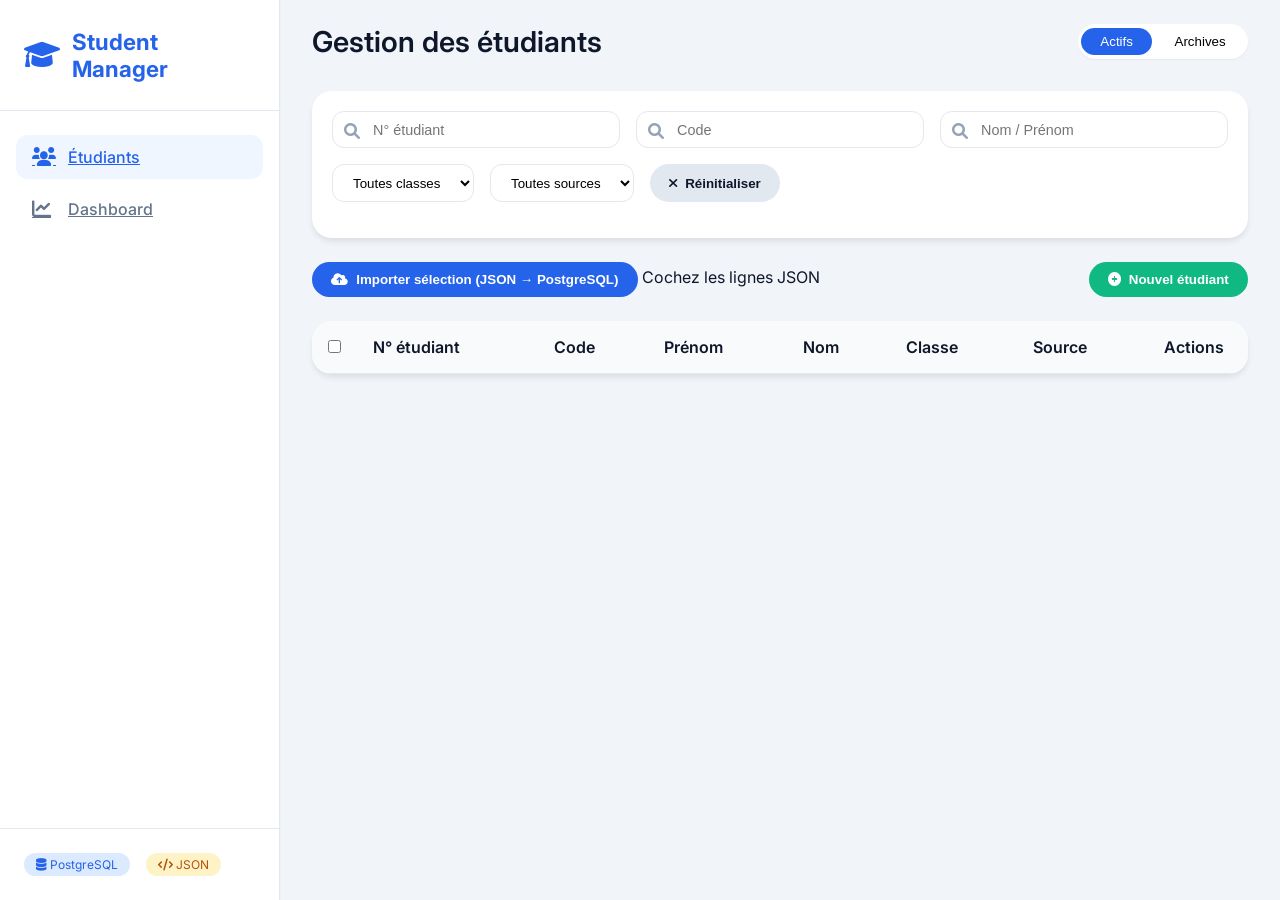
==== frontend/pages/index.html @ f9c15d4a "feat: backend done + search and filter data" ====
<!DOCTYPE html>
<html lang="fr">
<head>
    <meta charset="UTF-8">
    <meta name="viewport" content="width=device-width, initial-scale=1.0, user-scalable=yes">
    <title>student-manager</title>
    <link rel="stylesheet" href="../css/styles.css">
    <link href="https://fonts.googleapis.com/css2?family=Inter:opsz,wght@14..32,300;14..32,400;14..32,500;14..32,600;14..32,700&display=swap" rel="stylesheet">
    <link rel="stylesheet" href="https://cdnjs.cloudflare.com/ajax/libs/font-awesome/6.0.0-beta3/css/all.min.css">
</head>
<body>
    <div class="app-layout">
        <!-- SIDEBAR -->
        <aside class="sidebar">
            <div class="logo-area">
                <i class="fas fa-graduation-cap"></i>
                <span>Student Manager</span>
            </div>
            <nav class="nav-menu">
                <a href="index.html" class="nav-item active">
                    <i class="fas fa-users"></i>
                    <span>Étudiants</span>
                </a>
                <a href="dashboard.html" class="nav-item">
                    <i class="fas fa-chart-line"></i>
                    <span>Dashboard</span>
                </a>
            </nav>
            <div class="sidebar-footer">
                <div class="badge-source">
                    <i class="fas fa-database"></i> PostgreSQL
                </div>
                <div class="badge-source json">
                    <i class="fas fa-code"></i> JSON
                </div>
            </div>
        </aside>

        <!-- MAIN CONTENT -->
        <main class="main-content">
            <header class="top-bar">
                <h1>Gestion des étudiants</h1>
                <div class="header-actions">
                    <div class="view-toggle">
                        <button id="activeViewBtn" class="view-btn active">Actifs</button>
                        <button id="archivesViewBtn" class="view-btn">Archives</button>
                    </div>
                </div>
            </header>

            <!-- SECTION ÉTUDIANTS ACTIFS -->
            <div id="activeView" class="view-container active-view">
                <!-- Filtres & recherche -->
                <div class="filters-card">
                    <div class="filter-row">
                        <div class="search-group">
                            <i class="fas fa-search"></i>
                            <input type="text" id="searchNumero" placeholder="N° étudiant">
                        </div>
                        <div class="search-group">
                            <i class="fas fa-search"></i>
                            <input type="text" id="searchCode" placeholder="Code">
                        </div>
                        <div class="search-group">
                            <i class="fas fa-search"></i>
                            <input type="text" id="searchNomPrenom" placeholder="Nom / Prénom">
                        </div>
                    </div>
                    <div class="filter-row">
                        <select id="filterClasse" class="filter-select">
                            <option value="">Toutes classes</option>
                            <option value="6e A">6e A</option>
                            <option value="6e B">6e B</option>
                            <option value="6e C">6e C</option>
                            <option value="6e D">6e D</option>
                            <option value="5e A">5e A</option>
                            <option value="5e B">5e B</option>
                            <option value="5e C">5e C</option>
                            <option value="5e D">5e D</option>
                            <option value="4e A">4e A</option>
                            <option value="4e B">4e B</option>
                            <option value="4e C">4e C</option>
                            <option value="4e D">4e D</option>
                            <option value="3e A">3e A</option>
                            <option value="3e B">3e B</option>
                            <option value="3e C">3e C</option>
                            <option value="3e D">3e D</option>
                        </select>
                        <select id="filterSource" class="filter-select">
                            <option value="">Toutes sources</option>
                            <option value="DB">PostgreSQL</option>
                            <option value="JSON">JSON</option>
                        </select>
                        <!-- <select id="filterValidite" class="filter-select">
                            <option value="">Tous statuts</option>
                            <option value="true">Valide</option>
                            <option value="false">Invalide</option>
                        </select> -->
                        <button id="resetFiltersBtn" class="btn-secondary"><i class="fas fa-times"></i> Réinitialiser</button>
                    </div>
                </div>

                <!-- Barre d'actions: import, ajout rapide -->
                <div class="action-bar">
                    <div class="import-section">
                        <button id="importSelectedBtn" class="btn-primary"><i class="fas fa-cloud-upload-alt"></i> Importer sélection (JSON → PostgreSQL)</button>
                        <span class="import-hint">Cochez les lignes JSON</span>
                    </div>
                    <button id="openAddModalBtn" class="btn-success"><i class="fas fa-plus-circle"></i> Nouvel étudiant</button>
                </div>

                <!-- Tableau étudiants -->
                <div class="table-container">
                    <table class="data-table" id="studentsTable">
                        <thead>
                            <th style="width: 30px"><input type="checkbox" id="selectAllCheckbox"></th><th>N° étudiant</th><th>Code</th><th>Prénom</th><th>Nom</th><th>Classe</th><!--<th>Validité</th>--><th>Source</th><th style="width: 100px">Actions</th></tr>
                        </thead>
                        <tbody id="tableBody">
                        </tbody>
                    </table>
                    <div id="sentinel"></div>
                </div>
            </div>

            <!-- SECTION ARCHIVES -->
            <div id="archivesView" class="view-container" style="display:none">
                <div class="table-container">
                    <table class="data-table">
                        <thead>
                            <th style="width: 30px"></th><th>N° étudiant</th><th>Code</th><th>Prénom</th><th>Nom</th><th>Classe</th><!--<th>Validité</th>--><th>Source</th><th style="width: 100px">Actions</th></tr>
                        </thead>
                        <tbody id="archivesTableBody">
                        </tbody>
                    </table>
                </div>
            </div>
        </main>
    </div>

    <!-- MODAL AJOUT / ÉDITION -->
    <div id="studentModal" class="modal">
        <div class="modal-content">
            <div class="modal-header">
                <h3 id="modalTitle">Ajouter un étudiant</h3>
                <span class="close-modal">&times;</span>
            </div>
            <form id="studentForm">
                <div class="form-group">
                    <label>Numéro étudiant *</label>
                    <input type="text" id="studentNumero" required>
                </div>
                <div class="form-group">
                    <label>Code *</label>
                    <input type="text" id="studentCode" required>
                </div>
                <div class="form-row">
                    <div class="form-group"><label>Prénom *</label><input type="text" id="studentPrenom" required></div>
                    <div class="form-group"><label>Nom *</label><input type="text" id="studentNom" required></div>
                </div>
                <div class="form-row">
                    <div class="form-group"><label>Classe *</label><select id="studentClasse" required><option value="">Choisir</option><option>M1</option><option>M2</option><option>L3</option><option>L2</option></select></div>
                    <div class="form-group"><label>Valide</label><input type="checkbox" id="studentValide"></div>
                </div>
                <div class="form-actions">
                    <button type="button" id="cancelModalBtn" class="btn-secondary">Annuler</button>
                    <button type="submit" class="btn-primary">Enregistrer</button>
                </div>
            </form>
        </div>
    </div>

    <script type="module" src="../js/students.js"></script>
    <script type="module" src="../js/archives.js"></script>

</body>
</html>
---- frontend/css/styles.css ----
* {
    margin: 0;
    padding: 0;
    box-sizing: border-box;
}

:root {
    --primary: #2563eb;
    --primary-dark: #1d4ed8;
    --secondary: #64748b;
    --success: #10b981;
    --danger: #ef4444;
    --warning: #f59e0b;
    --light: #f8fafc;
    --dark: #0f172a;
    --gray: #e2e8f0;
    --white: #ffffff;
    --shadow-sm: 0 1px 2px 0 rgb(0 0 0 / 0.05);
    --shadow: 0 4px 6px -1px rgb(0 0 0 / 0.1);
    --shadow-lg: 0 10px 15px -3px rgb(0 0 0 / 0.1);
}

body {
    font-family: 'Inter', sans-serif;
    background: #f1f5f9;
    color: var(--dark);
}

.app-layout {
    display: flex;
    min-height: 100vh;
}

/* SIDEBAR */
.sidebar {
    width: 280px;
    background: var(--white);
    border-right: 1px solid var(--gray);
    display: flex;
    flex-direction: column;
    position: sticky;
    top: 0;
    height: 100vh;
    box-shadow: var(--shadow-sm);
}

.logo-area {
    padding: 1.75rem 1.5rem;
    display: flex;
    align-items: center;
    gap: 0.75rem;
    font-size: 1.4rem;
    font-weight: 700;
    color: var(--primary);
    border-bottom: 1px solid var(--gray);
}

.logo-area i {
    font-size: 1.8rem;
}

.nav-menu {
    flex: 1;
    padding: 1.5rem 1rem;
    display: flex;
    flex-direction: column;
    gap: 0.5rem;
}

.nav-item {
    display: flex;
    align-items: center;
    gap: 0.75rem;
    padding: 0.75rem 1rem;
    border-radius: 12px;
    color: var(--secondary);
    font-weight: 500;
    transition: all 0.2s;
    cursor: pointer;
}

.nav-item i {
    width: 24px;
    font-size: 1.2rem;
}

.nav-item.active, .nav-item:hover {
    background: #eff6ff;
    color: var(--primary);
}

.sidebar-footer {
    padding: 1.5rem;
    border-top: 1px solid var(--gray);
    display: flex;
    gap: 1rem;
    font-size: 0.75rem;
}

.badge-source {
    background: #dbeafe;
    padding: 0.25rem 0.75rem;
    border-radius: 20px;
    color: var(--primary);
}

.badge-source.json {
    background: #fef3c7;
    color: #b45309;
}

/* MAIN */
.main-content {
    flex: 1;
    padding: 1.5rem 2rem;
    overflow-x: auto;
}

.top-bar {
    display: flex;
    justify-content: space-between;
    align-items: center;
    margin-bottom: 2rem;
    flex-wrap: wrap;
}

.top-bar h1 {
    font-size: 1.8rem;
    font-weight: 600;
}

.header-actions {
    display: flex;
    gap: 1rem;
}

.view-toggle {
    background: var(--white);
    border-radius: 40px;
    padding: 0.2rem;
    display: flex;
    gap: 0.2rem;
    box-shadow: var(--shadow-sm);
}

.view-btn {
    padding: 0.4rem 1.2rem;
    border: none;
    background: transparent;
    border-radius: 30px;
    cursor: pointer;
    font-weight: 500;
}

.view-btn.active {
    background: var(--primary);
    color: white;
}

.filters-card {
    background: var(--white);
    padding: 1.25rem;
    border-radius: 20px;
    box-shadow: var(--shadow);
    margin-bottom: 1.5rem;
}

.filter-row {
    display: flex;
    flex-wrap: wrap;
    gap: 1rem;
    margin-bottom: 1rem;
}

.search-group {
    flex: 1;
    position: relative;
}

.search-group i {
    position: absolute;
    left: 12px;
    top: 12px;
    color: #94a3b8;
}

.search-group input {
    width: 100%;
    padding: 0.6rem 1rem 0.6rem 2.5rem;
    border: 1px solid var(--gray);
    border-radius: 12px;
    font-size: 0.9rem;
}

.filter-select {
    padding: 0.6rem 1rem;
    border-radius: 12px;
    border: 1px solid var(--gray);
    background: white;
}

.action-bar {
    display: flex;
    justify-content: space-between;
    margin-bottom: 1.5rem;
    flex-wrap: wrap;
    gap: 1rem;
}

.btn-primary, .btn-success, .btn-secondary {
    padding: 0.6rem 1.2rem;
    border-radius: 30px;
    border: none;
    font-weight: 600;
    cursor: pointer;
    display: inline-flex;
    align-items: center;
    gap: 0.5rem;
    transition: 0.2s;
}

.btn-primary { background: var(--primary); color: white; }
.btn-primary:hover { background: var(--primary-dark); }
.btn-success { background: var(--success); color: white; }
.btn-secondary { background: var(--gray); color: var(--dark); }

.table-container {
    background: white;
    border-radius: 20px;
    box-shadow: var(--shadow);
    overflow-x: auto;
}

.data-table {
    width: 100%;
    border-collapse: collapse;
}

.data-table th, .data-table td {
    padding: 1rem;
    text-align: left;
    border-bottom: 1px solid var(--gray);
}

.data-table th {
    background: #f8fafc;
    font-weight: 600;
}

.badge {
    padding: 0.25rem 0.75rem;
    border-radius: 30px;
    font-size: 0.75rem;
    font-weight: 600;
    display: inline-block;
}

.badge-pg { background: #dbeafe; color: #1e40af; }
.badge-json { background: #fef3c7; color: #92400e; }
.badge-valid { background: #d1fae5; color: #065f46; }
.badge-invalid { background: #fee2e2; color: #991b1b; }
.row-json { background: #fffbeb; }
.row-json td { color: #78350f; }

.pagination-bar {
    margin-top: 1.5rem;
    display: flex;
    justify-content: space-between;
    align-items: center;
    flex-wrap: wrap;
}

/* MODAL */
.modal {
    display: none;
    position: fixed;
    top: 0; left: 0;
    width: 100%; height: 100%;
    background: rgba(0,0,0,0.5);
    justify-content: center;
    align-items: center;
    z-index: 1000;
}
.modal-content {
    background: white;
    width: 500px;
    max-width: 90%;
    border-radius: 24px;
    padding: 1.5rem;
}
.form-group { margin-bottom: 1rem; }
.form-row { display: flex; gap: 1rem; }
.form-actions { display: flex; justify-content: flex-end; gap: 1rem; margin-top: 1.5rem; }
.close-modal { float: right; font-size: 1.5rem; cursor: pointer; }

/* Dashboard */
.dashboard-grid {
    display: grid;
    grid-template-columns: repeat(auto-fit, minmax(280px, 1fr));
    gap: 1.5rem;
}
.stat-card {
    background: white;
    border-radius: 24px;
    padding: 1.2rem;
    display: flex;
    align-items: center;
    gap: 1rem;
    box-shadow: var(--shadow);
}
.stat-card i { font-size: 2.5rem; color: var(--primary); }
.chart-card {
    background: white;
    border-radius: 24px;
    padding: 1rem;
    text-align: center;
    grid-column: span 1;
}
@media (max-width: 768px) {
    .sidebar { width: 80px; }
    .sidebar span, .sidebar-footer { display: none; }
    .main-content { padding: 1rem; }
}




/* ===== BOUTONS D'ACTION DANS LE TABLEAU ===== */
.data-table .edit-btn,
.data-table .restore-btn,
.data-table .archive-btn {
    display: inline-flex;
    align-items: center;
    gap: 6px;
    padding: 6px 14px;
    margin: 0 4px;
    border: none;
    border-radius: 30px;
    font-size: 0.75rem;
    font-weight: 600;
    font-family: inherit;
    cursor: pointer;
    transition: all 0.2s ease;
    background: var(--white);
    box-shadow: var(--shadow-sm);
}

/* Bouton Édition */
.data-table .edit-btn {
    color: var(--primary);
    border: 1px solid var(--gray);
    margin-bottom:5px;
}

.data-table .edit-btn:hover {
    background: #eff6ff;
    border-color: var(--primary);
    transform: translateY(-1px);
    box-shadow: var(--shadow);
}

/* Bouton Archive */
.data-table .restore-btn,
.data-table .archive-btn{
    color: var(--danger);
    border: 1px solid var(--gray);
}

.data-table .restore-btn:hover,
.data-table .archive-btn:hover {
    background: #fef2f2;
    border-color: var(--danger);
    transform: translateY(-1px);
    box-shadow: var(--shadow);
}

/* Désactivation (si JSON non modifiable) */
.data-table .restore-btn:disabled,
.data-table .archive-btn:disabled,
.data-table .edit-btn:disabled {
    opacity: 0.5;
    cursor: not-allowed;
    transform: none;
    background: var(--light);
}

/* Ajout d'icônes optionnelles via pseudo-élément (si vous ne les avez pas dans le HTML) */
.data-table .edit-btn::before {
    content: "\f044"; /* FontAwesome pencil */
    font-family: "Font Awesome 6 Free";
    font-weight: 900;
    font-size: 0.7rem;
}

.data-table .restore-btn::before {
    content: "\f0e2"; /* FontAwesome undo / restore */
    font-family: "Font Awesome 6 Free";
    font-weight: 900;
    font-size: 0.7rem;
}

.data-table .archive-btn::before {
    content: "\f187"; /* FontAwesome archive */
    font-family: "Font Awesome 6 Free";
    font-weight: 900;
    font-size: 0.7rem;
}

/* Responsive : boutons en colonne sur petits écrans */
@media (max-width: 640px) {
    .data-table .restore-btn,
    .data-table .edit-btn,
    .data-table .archive-btn {
        padding: 4px 10px;
        font-size: 0.7rem;
        margin: 2px;
    }
}
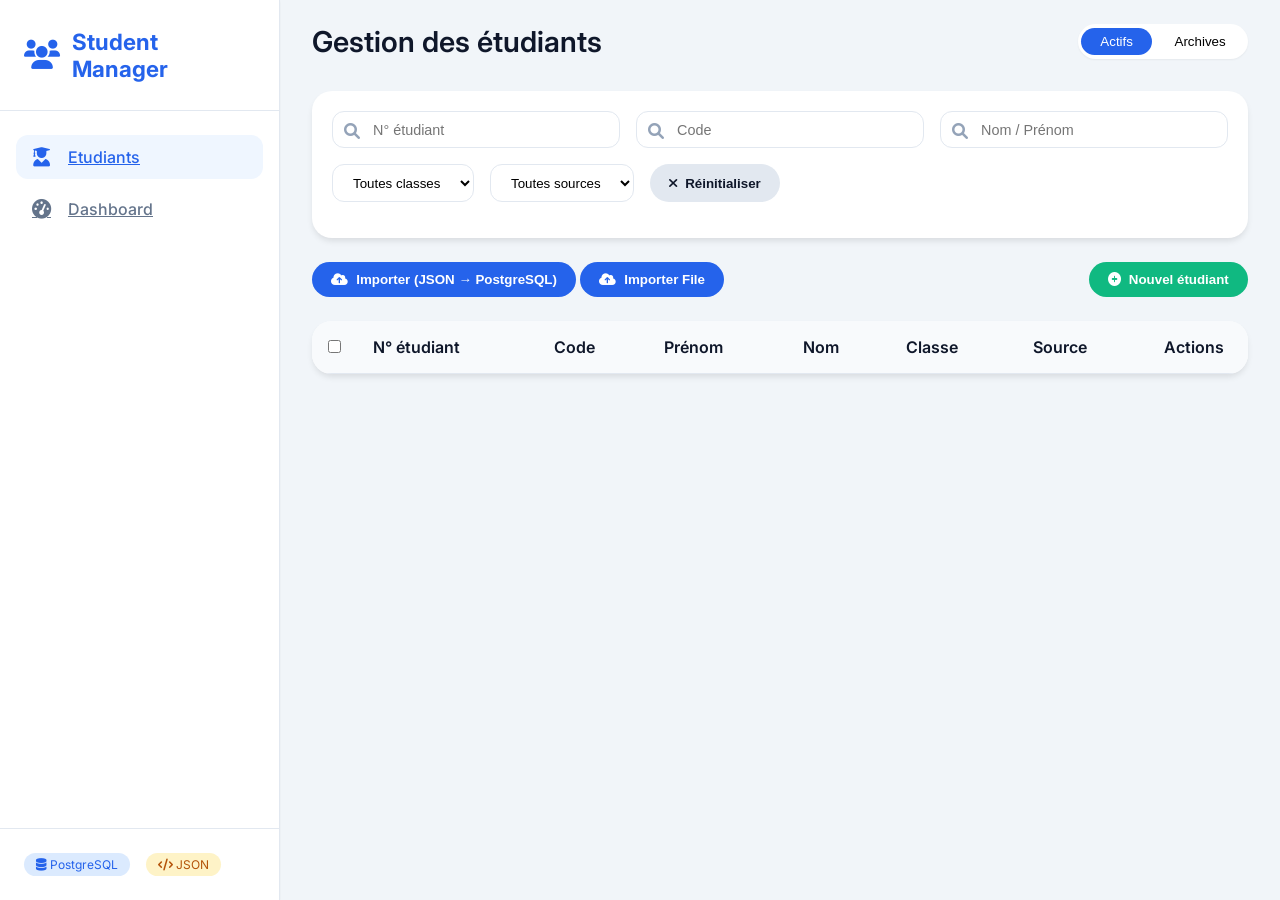
==== commit 731a305b: "feat: add clear filter and import json to db and fisrt import of valid.json file" ====
--- a/frontend/pages/index.html
+++ b/frontend/pages/index.html
@@ -13,16 +13,16 @@
         <!-- SIDEBAR -->
         <aside class="sidebar">
             <div class="logo-area">
-                <i class="fas fa-graduation-cap"></i>
+                <i class="fas fa-users"></i>
                 <span>Student Manager</span>
             </div>
             <nav class="nav-menu">
                 <a href="index.html" class="nav-item active">
-                    <i class="fas fa-users"></i>
-                    <span>Étudiants</span>
+                    <i class="fas fa-user-graduate"></i>
+                    <span>Etudiants</span>
                 </a>
-                <a href="dashboard.html" class="nav-item">
-                    <i class="fas fa-chart-line"></i>
+                <a href="dashboard.html" class="nav-item">    
+                    <i class="fas fa-gauge-high"></i>
                     <span>Dashboard</span>
                 </a>
             </nav>
@@ -91,11 +91,7 @@
                             <option value="DB">PostgreSQL</option>
                             <option value="JSON">JSON</option>
                         </select>
-                        <!-- <select id="filterValidite" class="filter-select">
-                            <option value="">Tous statuts</option>
-                            <option value="true">Valide</option>
-                            <option value="false">Invalide</option>
-                        </select> -->
+                        
                         <button id="resetFiltersBtn" class="btn-secondary"><i class="fas fa-times"></i> Réinitialiser</button>
                     </div>
                 </div>
@@ -103,8 +99,8 @@
                 <!-- Barre d'actions: import, ajout rapide -->
                 <div class="action-bar">
                     <div class="import-section">
-                        <button id="importSelectedBtn" class="btn-primary"><i class="fas fa-cloud-upload-alt"></i> Importer sélection (JSON → PostgreSQL)</button>
-                        <span class="import-hint">Cochez les lignes JSON</span>
+                        <button id="importSelectedBtn" class="btn-primary"><i class="fas fa-cloud-upload-alt"></i> Importer (JSON  → PostgreSQL)</button>
+                        <button id="importBtn" class="btn-primary" style="display:none" > <i class="fas fa-cloud-upload-alt"></i>Importer File</button>
                     </div>
                     <button id="openAddModalBtn" class="btn-success"><i class="fas fa-plus-circle"></i> Nouvel étudiant</button>
                 </div>
@@ -169,8 +165,8 @@
         </div>
     </div>
 
+    <script type="module" src="../js/archives.js"></script>
     <script type="module" src="../js/students.js"></script>
-    <script type="module" src="../js/archives.js"></script>
 
 </body>
 </html>
--- a/frontend/css/styles.css
+++ b/frontend/css/styles.css
@@ -415,4 +415,12 @@
         font-size: 0.7rem;
         margin: 2px;
     }
+}
+
+
+.action-buttons {
+    display: flex;
+    align-items: center;
+    gap: 8px;
+    justify-content: center;
 }
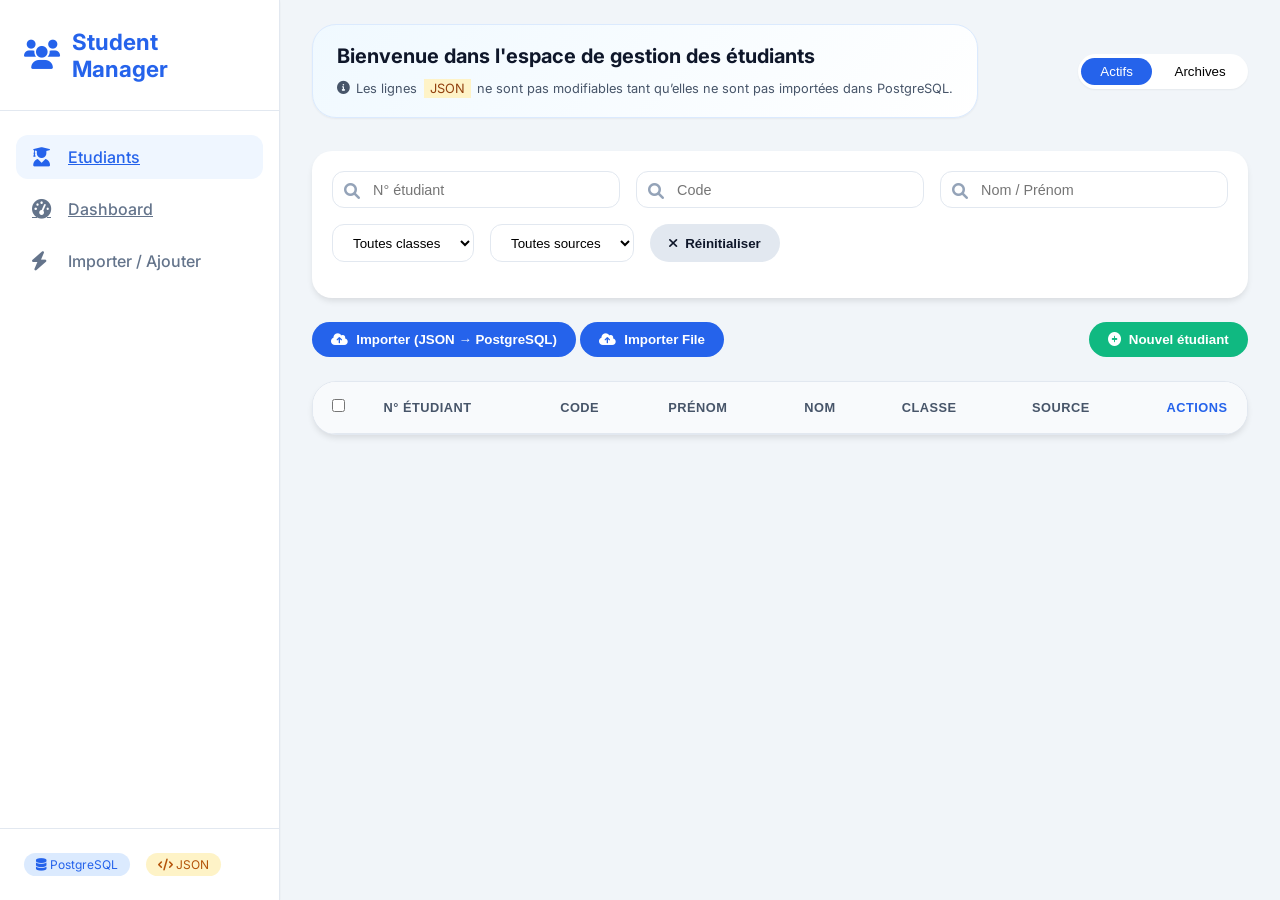
==== commit c45039c8: "feat: README, requirement.txt and env variable" ====
--- a/frontend/pages/index.html
+++ b/frontend/pages/index.html
@@ -25,6 +25,9 @@
                     <i class="fas fa-gauge-high"></i>
                     <span>Dashboard</span>
                 </a>
+                <div class="nav-item" id="scrollToActionsBtn">
+                    <i class="fas fa-bolt"></i><span>Importer / Ajouter</span>
+                </div>
             </nav>
             <div class="sidebar-footer">
                 <div class="badge-source">
@@ -39,7 +42,21 @@
         <!-- MAIN CONTENT -->
         <main class="main-content">
             <header class="top-bar">
-                <h1>Gestion des étudiants</h1>
+                <div id="actifwlc" class="welcome-message">
+                    <div class="welcome-text">
+                        <h2>Bienvenue dans l'espace de gestion des étudiants</h2>
+                        <small><i class="fas fa-info-circle"></i> Les lignes <span class="badge-json" style="background:#fef3c7; padding:2px 6px;">JSON</span> ne sont pas modifiables tant qu’elles ne sont pas importées dans PostgreSQL.</small>
+                    </div>
+                </div>
+                <div id="archivewlc" class="welcome-message archives-welcome" style="display:none">
+                    <div class="welcome-text">
+                        <h2> Archives – Gestion des étudiants archivés</h2>
+                        <small>
+                            <i class="fas fa-undo-alt"></i> Pour réactiver un étudiant, cliquez sur le bouton <strong>« Restaurer »</strong>. Il réapparaîtra immédiatement dans la liste active.
+                        </small>
+                    </div>
+                </div>
+
                 <div class="header-actions">
                     <div class="view-toggle">
                         <button id="activeViewBtn" class="view-btn active">Actifs</button>
@@ -123,7 +140,7 @@
                 <div class="table-container">
                     <table class="data-table">
                         <thead>
-                            <th style="width: 30px"></th><th>N° étudiant</th><th>Code</th><th>Prénom</th><th>Nom</th><th>Classe</th><!--<th>Validité</th>--><th>Source</th><th style="width: 100px">Actions</th></tr>
+                            <th style="width: 30px"></th><th>N° étudiant</th><th>Code</th><th>Prénom</th><th>Nom</th><th>Classe</th><th>Source</th><th style="width: 100px">Actions</th></tr>
                         </thead>
                         <tbody id="archivesTableBody">
                         </tbody>
@@ -138,28 +155,81 @@
         <div class="modal-content">
             <div class="modal-header">
                 <h3 id="modalTitle">Ajouter un étudiant</h3>
-                <span class="close-modal">&times;</span>
-            </div>
-            <form id="studentForm">
+                <!-- <span class="close-modal">&times;</span> -->
+            </div>
+           
+            <form id="studentForm" class="modern-form">
                 <div class="form-group">
-                    <label>Numéro étudiant *</label>
-                    <input type="text" id="studentNumero" required>
-                </div>
+                    <label>
+                        <i class="fas fa-id-card"></i>Numéro étudiant <span class="required">*</span>
+                    </label>
+                    <input type="text" id="studentNumero" placeholder="Ex: E2024001" required>
+                </div>
+
                 <div class="form-group">
-                    <label>Code *</label>
-                    <input type="text" id="studentCode" required>
-                </div>
+                    <label>
+                        <i class="fas fa-barcode"></i>
+                        Code <span class="required">*</span>
+                    </label>
+                    <input type="text" id="studentCode" placeholder="Ex: CS101" required>
+                </div>
+
                 <div class="form-row">
-                    <div class="form-group"><label>Prénom *</label><input type="text" id="studentPrenom" required></div>
-                    <div class="form-group"><label>Nom *</label><input type="text" id="studentNom" required></div>
-                </div>
+                    <div class="form-group">
+                        <label><i class="fas fa-user"></i> Prénom <span class="required">*</span></label>
+                        <input type="text" id="studentPrenom" placeholder="Prénom" required>
+                    </div>
+                    <div class="form-group">
+                        <label><i class="fas fa-user"></i> Nom <span class="required">*</span></label>
+                        <input type="text" id="studentNom" placeholder="Nom" required>
+                    </div>
+                </div>
+
                 <div class="form-row">
-                    <div class="form-group"><label>Classe *</label><select id="studentClasse" required><option value="">Choisir</option><option>M1</option><option>M2</option><option>L3</option><option>L2</option></select></div>
-                    <div class="form-group"><label>Valide</label><input type="checkbox" id="studentValide"></div>
-                </div>
+                    <div class="form-group">
+                        <label><i class="fas fa-graduation-cap"></i> Classe <span class="required">*</span></label>
+                        <select id="studentClasse" required>
+                            <option value="" disabled selected>Choisir une classe</option>
+                            <optgroup label="6ème">
+                                <option value="6e A">6e A</option>
+                                <option value="6e B">6e B</option>
+                                <option value="6e C">6e C</option>
+                                <option value="6e D">6e D</option>
+                            </optgroup>
+                            <optgroup label="5ème">
+                                <option value="5e A">5e A</option>
+                                <option value="5e B">5e B</option>
+                                <option value="5e C">5e C</option>
+                                <option value="5e D">5e D</option>
+                            </optgroup>
+                            <optgroup label="4ème">
+                                <option value="4e A">4e A</option>
+                                <option value="4e B">4e B</option>
+                                <option value="4e C">4e C</option>
+                                <option value="4e D">4e D</option>
+                            </optgroup>
+                            <optgroup label="3ème">
+                                <option value="3e A">3e A</option>
+                                <option value="3e B">3e B</option>
+                                <option value="3e C">3e C</option>
+                                <option value="3e D">3e D</option>
+                            </optgroup>
+                        </select>
+                    </div>
+
+                    <div class="form-group">
+                        <label><i class="fas fa-calendar-alt"></i> Date de naissance</label>
+                        <input type="date" id="studentDate" value="">
+                    </div>
+                </div>
+
                 <div class="form-actions">
-                    <button type="button" id="cancelModalBtn" class="btn-secondary">Annuler</button>
-                    <button type="submit" class="btn-primary">Enregistrer</button>
+                    <button type="button" id="cancelModalBtn" class="btn-secondary">
+                        <i class="fas fa-times"></i> Annuler
+                    </button>
+                    <button type="submit" class="btn-primary">
+                        <i class="fas fa-save"></i> Enregistrer
+                    </button>
                 </div>
             </form>
         </div>
--- a/frontend/css/styles.css
+++ b/frontend/css/styles.css
@@ -190,7 +190,18 @@
     border: 1px solid var(--gray);
     border-radius: 12px;
     font-size: 0.9rem;
-}
+    transition: all 0.2s ease;
+
+}
+
+.search-group input:focus, input:hover {
+    outline: none;
+    border-color: var(--primary);
+    box-shadow: 0 0 0 3px rgba(37, 99, 235, 0.1);
+
+}
+
+
 
 .filter-select {
     padding: 0.6rem 1rem;
@@ -294,18 +305,32 @@
 .close-modal { float: right; font-size: 1.5rem; cursor: pointer; }
 
 /* Dashboard */
+.dashboard-grid .table-container{
+    margin-top: 0.2rem; 
+}
 .dashboard-grid {
-    display: grid;
+    display: block;
     grid-template-columns: repeat(auto-fit, minmax(280px, 1fr));
     gap: 1.5rem;
 }
+
+.dashboard-grid .kpi{
+    display:flex;
+    justify-content: flex-start;
+    align-items: center;
+    margin-bottom:0.2rem;
+
+}
+
 .stat-card {
     background: white;
     border-radius: 24px;
     padding: 1.2rem;
     display: flex;
-    align-items: center;
-    gap: 1rem;
+    flex-direction:row;
+    align-items: center;
+    gap: 1.5rem;
+    margin-left: 2rem;
     box-shadow: var(--shadow);
 }
 .stat-card i { font-size: 2.5rem; color: var(--primary); }
@@ -321,6 +346,9 @@
     .sidebar span, .sidebar-footer { display: none; }
     .main-content { padding: 1rem; }
 }
+
+
+
 
 
 
@@ -423,4 +451,571 @@
     align-items: center;
     gap: 8px;
     justify-content: center;
+}
+
+
+
+
+
+
+
+/*Ligne en cours d'édition : repère pour le positionnement*/
+.data-table tr.editing-row {
+    position: relative;
+    background-color: #fefce8;
+    transition: background 0.2s;
+}
+
+/* Panneau d'édition flottant – version centrée */
+.inline-edit-panel {
+    position: absolute;
+    top: 0;
+    left: 0;
+    right: 0;
+    background: white;
+    border: 2px solid var(--primary);
+    border-radius: 16px;
+    padding: 16px 20px;
+    box-shadow: var(--shadow-lg);
+    z-index: 1000;
+    
+    /* Centrage du contenu */
+    display: flex;
+    flex-wrap: wrap;
+    justify-content: center;
+    align-items: center;
+    gap: 12px;
+    
+    backdrop-filter: blur(4px);
+    background: rgba(255, 255, 255, 0.98);
+}
+
+/* Style des champs */
+.inline-edit-panel input,
+.inline-edit-panel select {
+    padding: 8px 12px;
+    border-radius: 30px;
+    border: 1px solid var(--gray);
+    font-size: 0.85rem;
+    background: white;
+    text-align: center;  /* centrer le texte dans les inputs */
+}
+
+/* Champ date spécifique */
+.inline-edit-panel input[type="date"] {
+    width: auto;
+    min-width: 140px;
+}
+
+/* Labels et checkbox */
+.inline-edit-panel label {
+    display: inline-flex;
+    align-items: center;
+    gap: 8px;
+    font-size: 0.85rem;
+    background: #f1f5f9;
+    padding: 6px 12px;
+    border-radius: 30px;
+}
+
+/* Boutons */
+.inline-edit-panel button {
+    background: var(--primary);
+    color: white;
+    border: none;
+    border-radius: 30px;
+    padding: 8px 20px;
+    cursor: pointer;
+    font-weight: 600;
+    transition: 0.2s;
+}
+
+.inline-edit-panel .cancel-edit {
+    background: var(--gray);
+    color: var(--dark);
+}
+
+
+
+/* ===== FORMULAIRE MODERNE (MODAL) ===== */
+.modern-form {
+    display: flex;
+    flex-direction: column;
+    gap: 1.25rem;
+}
+
+.modern-form .form-group {
+    display: flex;
+    flex-direction: column;
+    gap: 0.5rem;
+}
+
+.modern-form label {
+    font-size: 0.85rem;
+    font-weight: 600;
+    color: var(--dark);
+    display: flex;
+    align-items: center;
+    gap: 0.5rem;
+}
+
+.modern-form label i {
+    width: 18px;
+    color: var(--primary);
+    font-size: 0.9rem;
+}
+
+.required {
+    color: var(--danger);
+    margin-left: 2px;
+}
+
+.modern-form input,
+.modern-form select {
+    padding: 0.75rem 1rem;
+    border: 1px solid var(--gray);
+    border-radius: 14px;
+    font-size: 0.9rem;
+    transition: all 0.2s ease;
+    background: var(--white);
+    font-family: inherit;
+}
+
+.modern-form input:focus,
+.modern-form select:focus {
+    outline: none;
+    border-color: var(--primary);
+    box-shadow: 0 0 0 3px rgba(37, 99, 235, 0.1);
+}
+
+.modern-form input:hover,
+.modern-form select:hover {
+    border-color: var(--secondary);
+}
+
+/* Champ date spécifique */
+.modern-form input[type="date"] {
+    padding: 0.65rem 1rem;
+    color-scheme: light;
+}
+
+/* Rangée à deux colonnes */
+.form-row {
+    display: grid;
+    grid-template-columns: 1fr 1fr;
+    gap: 1rem;
+}
+
+/* Boutons d'action */
+.form-actions {
+    display: flex;
+    justify-content: flex-end;
+    gap: 1rem;
+    margin-top: 0.5rem;
+}
+
+.form-actions button {
+    padding: 0.7rem 1.5rem;
+    font-weight: 600;
+    display: inline-flex;
+    align-items: center;
+    gap: 0.5rem;
+}
+
+/* Responsive */
+@media (max-width: 520px) {
+    .form-row {
+        grid-template-columns: 1fr;
+        gap: 1rem;
+    }
+    .modern-form .form-row .form-group {
+        flex: 1 1 100%;
+    }
+}
+
+
+/* Correction débordement formulaire */
+.modern-form .form-row {
+    display: flex;
+    flex-wrap: wrap;
+    gap: 1rem;
+}
+
+.modern-form .form-row .form-group {
+    flex: 1 1 calc(50% - 0.5rem);
+    min-width: 0; /* Empêche le débordement */
+}
+
+.modern-form input,
+.modern-form select {
+    width: 100%;
+    box-sizing: border-box;
+}
+
+/* Assure que la modale ne déborde pas sur mobile */
+.modal-content {
+    max-width: 90%;
+    width: 550px;
+    overflow-x: hidden;
+}
+
+
+
+
+
+/* ===== DASHBOARD SPECIFIC ===== */
+
+.dashboard-grid {
+    display: flex;
+    flex-direction: column;
+    gap: 2rem;
+}
+
+/* === CARTES KPI (en ligne) === */
+.kpi {
+    display: grid;
+    grid-template-columns: repeat(auto-fit, minmax(240px, 1fr));
+    gap: 1.5rem;
+    margin-bottom: 0.5rem;
+}
+
+.stat-card {
+    background: var(--white);
+    border-radius: 24px;
+    padding: 1.25rem 1.5rem;
+    display: flex;
+    align-items: center;
+    gap: 1rem;
+    box-shadow: var(--shadow);
+    transition: all 0.25s ease;
+    border: 1px solid var(--gray);
+}
+
+.stat-card:hover {
+    transform: translateY(-4px);
+    box-shadow: var(--shadow-lg);
+    border-color: var(--primary);
+}
+
+.stat-card i {
+    font-size: 2.5rem;
+    color: var(--primary);
+    background: #eff6ff;
+    padding: 12px;
+    border-radius: 20px;
+    transition: 0.2s;
+}
+
+.stat-card:hover i {
+    background: var(--primary);
+    color: white;
+}
+
+.stat-card div {
+    flex: 1;
+}
+
+.stat-card h3 {
+    font-size: 0.85rem;
+    font-weight: 500;
+    text-transform: uppercase;
+    letter-spacing: 0.5px;
+    color: var(--secondary);
+    margin-bottom: 0.3rem;
+}
+
+.stat-card p {
+    font-size: 2rem;
+    font-weight: 700;
+    color: var(--dark);
+    margin: 0;
+    line-height: 1.2;
+}
+
+/* === CARTE GRAPHIQUE === */
+.chart-card {
+    background: var(--white);
+    border-radius: 24px;
+    padding: 1.5rem;
+    box-shadow: var(--shadow);
+    transition: 0.2s;
+    border: 1px solid var(--gray);
+    margin-bottom: 1rem;
+}
+
+.chart-card p {
+    text-align: center;
+    margin-top: 1rem;
+    font-size: 0.9rem;
+    color: var(--secondary);
+    font-weight: 500;
+}
+
+.chart-card canvas {
+    max-height: 400px;
+    width: 100%;
+}
+
+/* === TABLEAU TOP 10 === */
+.table-container {
+    background: var(--white);
+    border-radius: 24px;
+    box-shadow: var(--shadow);
+    overflow-x: auto;
+    border: 1px solid var(--gray);
+    transition: 0.2s;
+}
+
+.data-table {
+    width: 100%;
+    border-collapse: collapse;
+    font-size: 0.9rem;
+}
+
+.data-table th {
+    background: #f8fafc;
+    padding: 1rem 1.2rem;
+    text-align: left;
+    font-weight: 600;
+    color: var(--dark);
+    border-bottom: 2px solid var(--gray);
+}
+
+.data-table td {
+    padding: 0.9rem 1.2rem;
+    border-bottom: 1px solid var(--gray);
+    color: var(--dark);
+}
+
+.data-table tr:hover {
+    background-color: #f8fafc;
+    transition: 0.1s;
+}
+
+/* Style spécifique pour la colonne moyenne */
+.data-table td:last-child,
+.data-table th:last-child {
+    font-weight: 700;
+    color: var(--primary);
+    text-align: center;
+}
+
+/* Badge ou indication pour les meilleurs (optionnel) */
+.top-badge {
+    background: #fef3c7;
+    color: #b45309;
+    padding: 0.2rem 0.6rem;
+    border-radius: 30px;
+    font-size: 0.7rem;
+    font-weight: 600;
+}
+
+/* Responsive */
+@media (max-width: 768px) {
+    .kpi {
+        grid-template-columns: 1fr 1fr;
+        gap: 1rem;
+    }
+    .stat-card {
+        padding: 1rem;
+    }
+    .stat-card i {
+        font-size: 1.8rem;
+        padding: 8px;
+    }
+    .stat-card p {
+        font-size: 1.5rem;
+    }
+    .chart-card canvas {
+        max-height: 300px;
+    }
+    .data-table th, .data-table td {
+        padding: 0.7rem;
+        font-size: 0.8rem;
+    }
+}
+
+@media (max-width: 480px) {
+    .kpi {
+        grid-template-columns: 1fr;
+    }
+}
+
+
+
+
+
+
+
+
+
+
+
+/* ===== STYLE AVANCÉ POUR TABLEAUX ===== */
+.data-table {
+    width: 100%;
+    border-collapse: collapse;
+    font-family: 'Plus Jakarta Sans', 'Manrope', 'Poppins', sans-serif; /* choix flexible */
+    font-size: 0.9rem;
+    line-height: 1.5;          /* aéré */
+    color: #1e293b;            /* légèrement plus doux que le noir */
+}
+
+.data-table th {
+    font-weight: 600;
+    font-size: 0.8rem;
+    text-transform: uppercase;
+    letter-spacing: 0.5px;
+    color: #475569;            /* gris chic */
+    background: #f8fafc;
+    padding: 1rem 1.2rem;
+    border-bottom: 1.5px solid #e2e8f0;
+}
+
+.data-table td {
+    padding: 0.9rem 1.2rem;
+    border-bottom: 1px solid #eef2f6;
+    font-weight: 500;          /* semi-gras pour meilleure lisibilité */
+    vertical-align: middle;
+}
+
+/* Ajustement des badges à l'intérieur des cellules */
+.data-table .badge {
+    font-family: inherit;
+    font-weight: 600;
+    font-size: 0.7rem;
+    letter-spacing: 0.3px;
+    padding: 0.25rem 0.8rem;
+}
+
+/* Édition des inputs dans le tableau (mode édition) */
+.data-table input {
+    font-family: inherit;
+    font-size: 0.85rem;
+    padding: 0.4rem 0.6rem;
+    border: 1px solid #cbd5e1;
+    border-radius: 8px;
+    background: white;
+}
+
+/* Animation au survol des lignes */
+.data-table tr:hover td {
+    background-color: #fefce8; /* très léger jaune pour attirer l'œil */
+    transition: background 0.15s;
+}
+
+
+
+.table-header {
+    padding: 1rem 1.5rem 0 1.5rem;
+    border-bottom: 1px solid var(--gray);
+}
+.table-header h3 {
+    font-size: 1.2rem;
+    font-weight: 700;
+    color: var(--dark);
+    margin-bottom: 0.25rem;
+}
+.table-header p {
+    font-size: 0.8rem;
+    color: var(--secondary);
+    margin-bottom: 0.75rem;
+}
+
+.welcome-banner {
+    background: #eff6ff;
+    border-left: 4px solid var(--primary);
+    padding: 0.8rem 1.2rem;
+    border-radius: 16px;
+    display: flex;
+    align-items: center;
+    gap: 1rem;
+    margin-bottom: 2rem;
+    font-size: 1.0rem;
+}
+
+
+
+/* === MESSAGE D'ACCUEIL MODERNE === */
+.welcome-message {
+    display: flex;
+    align-items: flex-start;
+    gap: 1.2rem;
+    background: linear-gradient(135deg, #f0f9ff 0%, #ffffff 100%);
+    border: 1px solid #dbeafe;
+    border-radius: 24px;
+    padding: 1.2rem 1.5rem;
+    margin-bottom: 0.05rem;
+    box-shadow: var(--shadow-sm);
+    position: relative;
+}
+
+.welcome-icon {
+    font-size: 2.2rem;
+    color: var(--primary);
+    background: white;
+    width: 50px;
+    height: 50px;
+    display: flex;
+    align-items: center;
+    justify-content: center;
+    border-radius: 30px;
+    box-shadow: var(--shadow);
+}
+
+.welcome-text {
+    flex: 1;
+}
+
+.welcome-text h2 {
+    font-size: 1.25rem;
+    font-weight: 700;
+    color: var(--dark);
+    margin-bottom: 0.5rem;
+}
+
+.welcome-text p {
+    color: #334155;
+    line-height: 1.5;
+    margin-bottom: 0.5rem;
+    font-size: 0.9rem;
+}
+
+.welcome-text small {
+    font-size: 0.8rem;
+    color: #475569;
+    display: inline-flex;
+    align-items: center;
+    gap: 0.4rem;
+}
+
+.dismiss-welcome {
+    background: transparent;
+    border: none;
+    font-size: 1rem;
+    cursor: pointer;
+    color: #94a3b8;
+    padding: 0.3rem;
+    border-radius: 30px;
+    transition: 0.2s;
+}
+
+.dismiss-welcome:hover {
+    background: #f1f5f9;
+    color: var(--danger);
+}
+
+/* Responsive */
+@media (max-width: 640px) {
+    .welcome-message {
+        flex-direction: column;
+        align-items: stretch;
+        text-align: center;
+    }
+    .welcome-icon {
+        align-self: center;
+    }
+    .dismiss-welcome {
+        align-self: flex-end;
+    }
 }
